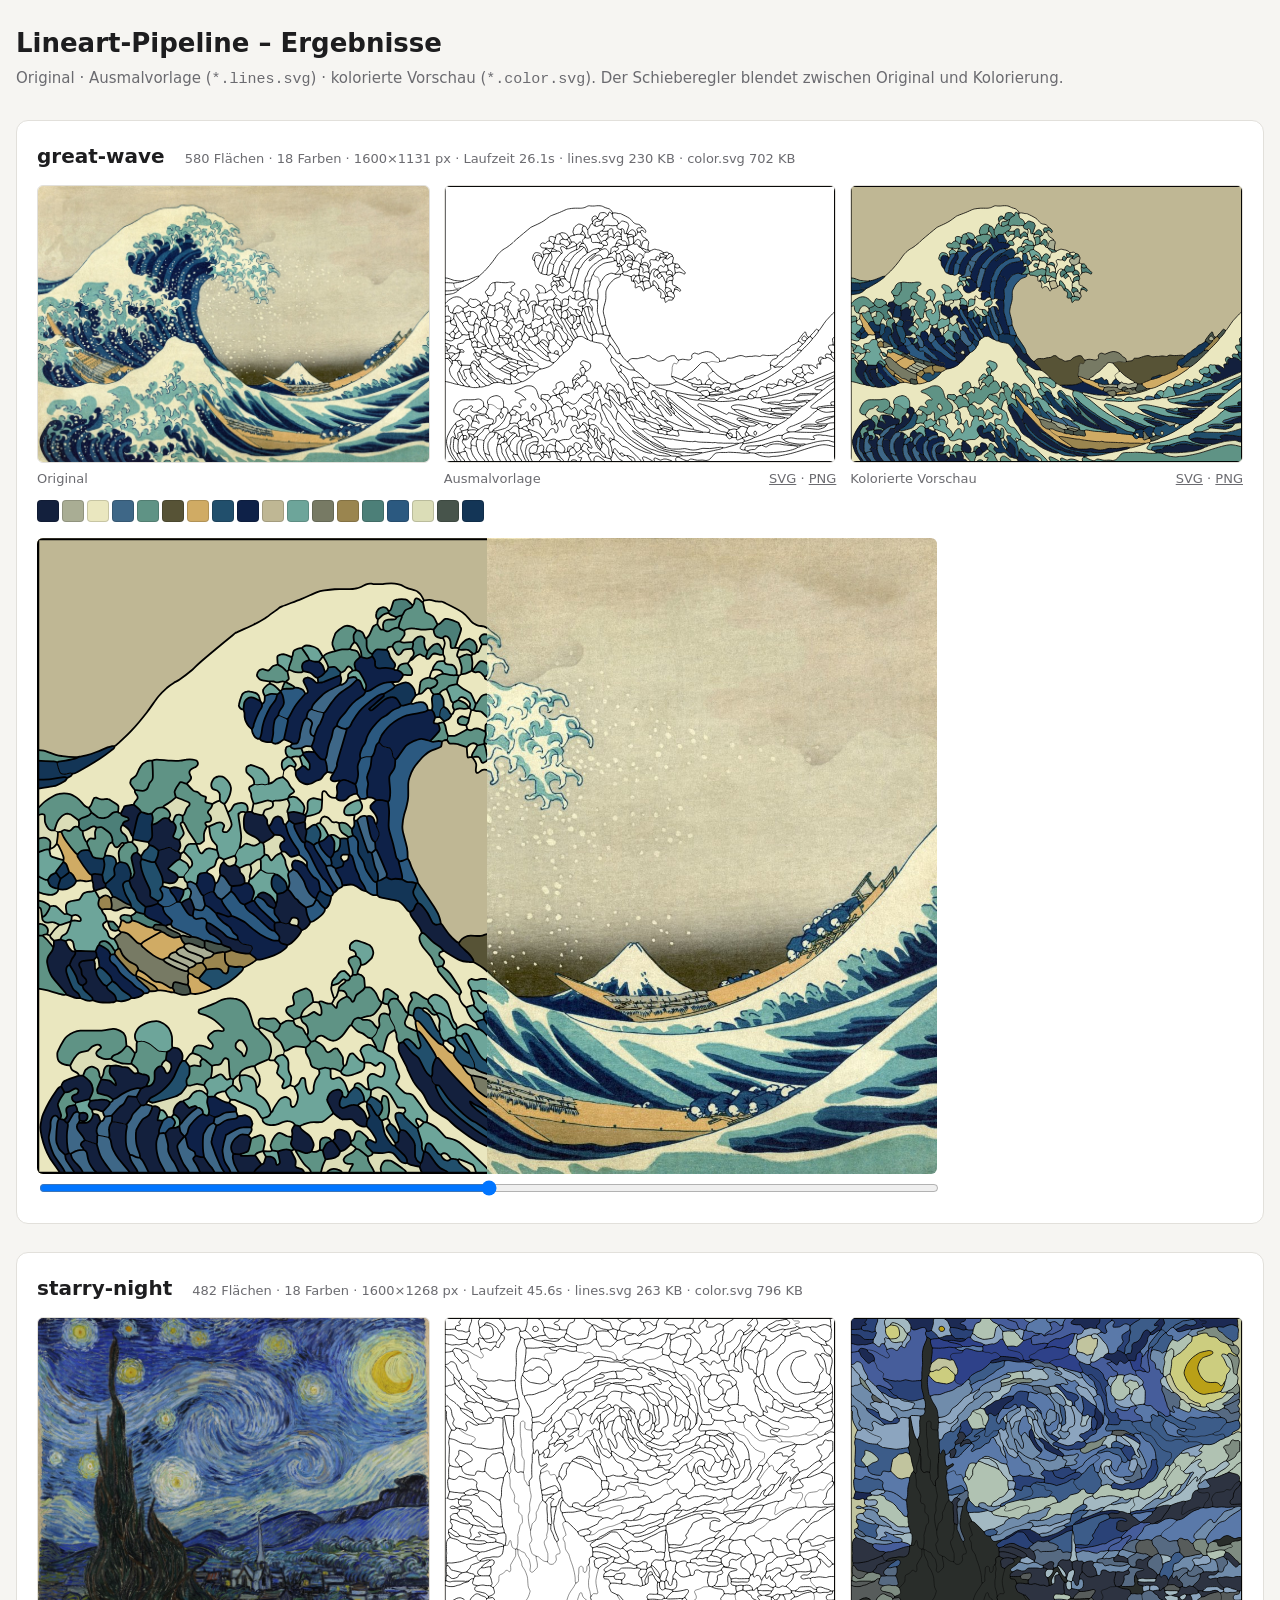
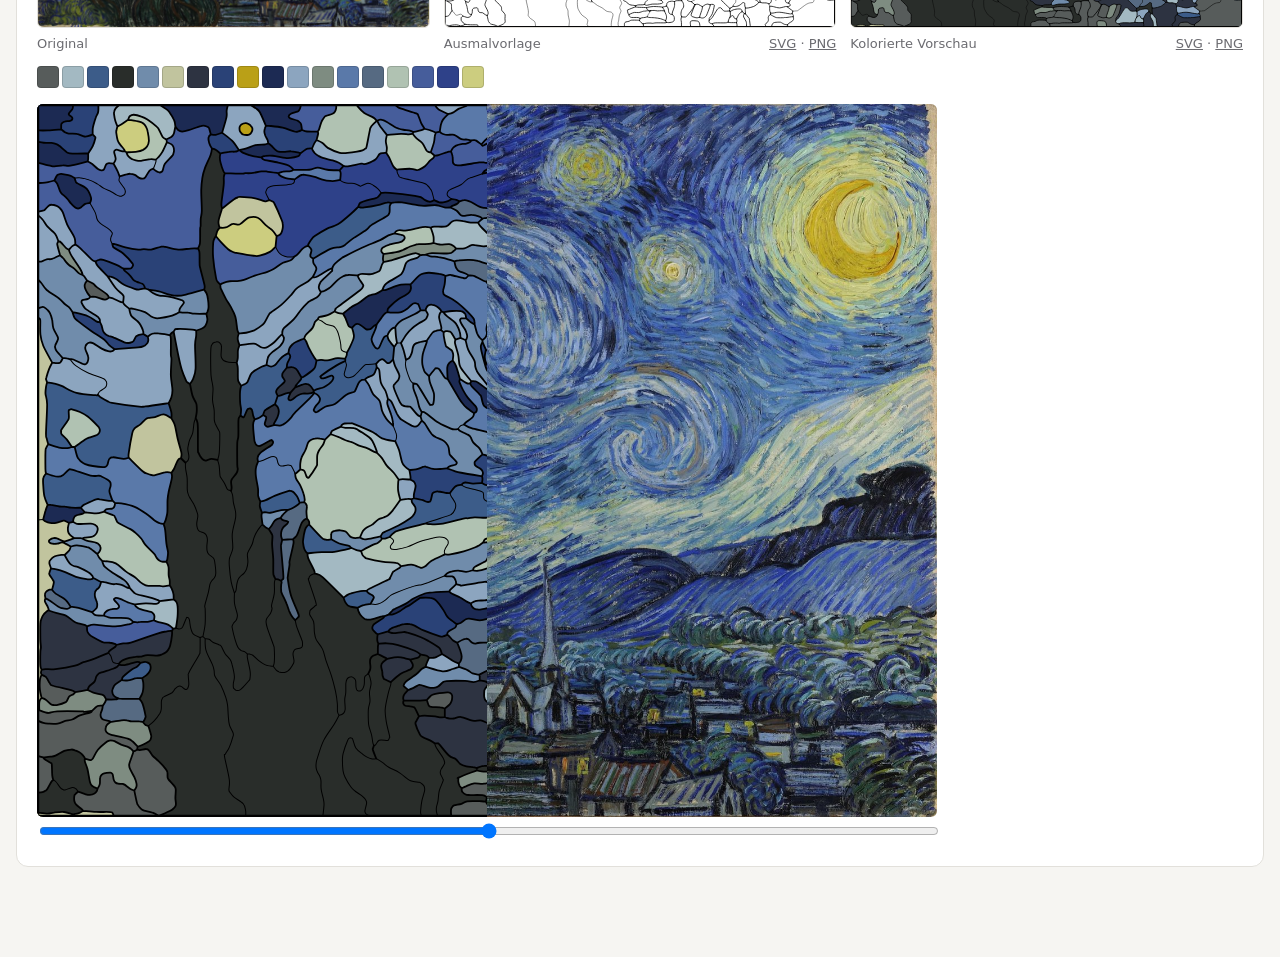
==== output/index.html @ 2b733306 "Add raster-to-coloring-book SVG pipeline with benchmark results - DexiNed (ONNX, fp32-folded) global" ====
<!doctype html><html lang="de"><head><meta charset="utf-8"><meta name="viewport" content="width=device-width,initial-scale=1"><title>Lineart Report</title><style>
:root{--bg:#f6f5f2;--fg:#1d1d1f;--muted:#6b6b70;--card:#fff;--line:#e2e0db}
@media (prefers-color-scheme:dark){:root{--bg:#141416;--fg:#ececef;--muted:#9a9aa2;--card:#1e1e22;--line:#2e2e34}}
*{box-sizing:border-box}
body{margin:0;background:var(--bg);color:var(--fg);font:15px/1.5 system-ui,-apple-system,Segoe UI,sans-serif}
main{max-width:1500px;margin:0 auto;padding:24px 16px 64px}
h1{font-size:26px;margin:0 0 4px}h2{font-size:20px;margin:0}
.sub{color:var(--muted);margin:0 0 28px}
section{background:var(--card);border:1px solid var(--line);border-radius:12px;padding:20px;margin-bottom:28px}
.head{display:flex;flex-wrap:wrap;gap:8px 20px;align-items:baseline;margin-bottom:14px}
.stats{color:var(--muted);font-size:13px}
.grid{display:grid;grid-template-columns:repeat(3,minmax(0,1fr));gap:14px}
@media (max-width:900px){.grid{grid-template-columns:1fr}}
figure{margin:0}
figure img{width:100%;height:auto;display:block;border:1px solid var(--line);border-radius:6px;background:#fff}
figcaption{font-size:13px;color:var(--muted);margin-top:6px;display:flex;justify-content:space-between;gap:8px}
figcaption a{color:inherit}
.swatches{display:flex;flex-wrap:wrap;gap:3px;margin-top:12px}
.swatches span{width:22px;height:22px;border-radius:4px;border:1px solid rgba(0,0,0,.15)}
.cmp{position:relative;margin-top:16px;max-width:900px}
.cmp img{width:100%;display:block;border-radius:6px}
.cmp .top{position:absolute;inset:0;clip-path:inset(0 50% 0 0)}
.cmp input{width:100%;margin-top:6px}
</style></head><body><main><h1>Lineart-Pipeline – Ergebnisse</h1><p class="sub">Original · Ausmalvorlage (<code>*.lines.svg</code>) · kolorierte Vorschau (<code>*.color.svg</code>). Der Schieberegler blendet zwischen Original und Kolorierung.</p><section><div class="head"><h2>great-wave</h2><span class="stats">580 Flächen · 18 Farben · 1600×1131 px · Laufzeit 26.1s · lines.svg 230 KB · color.svg 702 KB</span></div><div class="grid"><figure><img src="great-wave.original.jpg" alt="Original" loading="lazy"><figcaption><span>Original</span></figcaption></figure><figure><img src="great-wave.lines.svg" alt="Ausmalvorlage" loading="lazy"><figcaption><span>Ausmalvorlage</span><span><a href="great-wave.lines.svg">SVG</a> · <a href="great-wave.lines.png">PNG</a></span></figcaption></figure><figure><img src="great-wave.color.svg" alt="Kolorierte Vorschau" loading="lazy"><figcaption><span>Kolorierte Vorschau</span><span><a href="great-wave.color.svg">SVG</a> · <a href="great-wave.color.png">PNG</a></span></figcaption></figure></div><div class="swatches"><span style="background:#13203d" title="#13203d"></span><span style="background:#a9ad94" title="#a9ad94"></span><span style="background:#eae7bf" title="#eae7bf"></span><span style="background:#3e6787" title="#3e6787"></span><span style="background:#5f9385" title="#5f9385"></span><span style="background:#575336" title="#575336"></span><span style="background:#d0ab64" title="#d0ab64"></span><span style="background:#214f6c" title="#214f6c"></span><span style="background:#0e2148" title="#0e2148"></span><span style="background:#bfb794" title="#bfb794"></span><span style="background:#6da59a" title="#6da59a"></span><span style="background:#777a64" title="#777a64"></span><span style="background:#9a854f" title="#9a854f"></span><span style="background:#4c7f78" title="#4c7f78"></span><span style="background:#2b5980" title="#2b5980"></span><span style="background:#dbddb7" title="#dbddb7"></span><span style="background:#47544b" title="#47544b"></span><span style="background:#133556" title="#133556"></span></div><div class="cmp"><img src="great-wave.original.jpg" alt=""><img class="top" src="great-wave.color.svg" alt=""><input type="range" min="0" max="100" value="50" aria-label="Vergleich" oninput="this.previousElementSibling.style.clipPath='inset(0 '+(100-this.value)+'% 0 0)'"></div></section><section><div class="head"><h2>starry-night</h2><span class="stats">482 Flächen · 18 Farben · 1600×1268 px · Laufzeit 45.6s · lines.svg 263 KB · color.svg 796 KB</span></div><div class="grid"><figure><img src="starry-night.original.jpg" alt="Original" loading="lazy"><figcaption><span>Original</span></figcaption></figure><figure><img src="starry-night.lines.svg" alt="Ausmalvorlage" loading="lazy"><figcaption><span>Ausmalvorlage</span><span><a href="starry-night.lines.svg">SVG</a> · <a href="starry-night.lines.png">PNG</a></span></figcaption></figure><figure><img src="starry-night.color.svg" alt="Kolorierte Vorschau" loading="lazy"><figcaption><span>Kolorierte Vorschau</span><span><a href="starry-night.color.svg">SVG</a> · <a href="starry-night.color.png">PNG</a></span></figcaption></figure></div><div class="swatches"><span style="background:#575c5b" title="#575c5b"></span><span style="background:#a3b9c2" title="#a3b9c2"></span><span style="background:#3c5c89" title="#3c5c89"></span><span style="background:#292d2a" title="#292d2a"></span><span style="background:#708cab" title="#708cab"></span><span style="background:#c1c49e" title="#c1c49e"></span><span style="background:#2d3341" title="#2d3341"></span><span style="background:#2a4277" title="#2a4277"></span><span style="background:#baa017" title="#baa017"></span><span style="background:#1c2a53" title="#1c2a53"></span><span style="background:#8ca5bf" title="#8ca5bf"></span><span style="background:#7e8c81" title="#7e8c81"></span><span style="background:#5a79a9" title="#5a79a9"></span><span style="background:#566a82" title="#566a82"></span><span style="background:#b0c2b2" title="#b0c2b2"></span><span style="background:#465d9b" title="#465d9b"></span><span style="background:#2e4189" title="#2e4189"></span><span style="background:#cccd7f" title="#cccd7f"></span></div><div class="cmp"><img src="starry-night.original.jpg" alt=""><img class="top" src="starry-night.color.svg" alt=""><input type="range" min="0" max="100" value="50" aria-label="Vergleich" oninput="this.previousElementSibling.style.clipPath='inset(0 '+(100-this.value)+'% 0 0)'"></div></section></main></body></html>
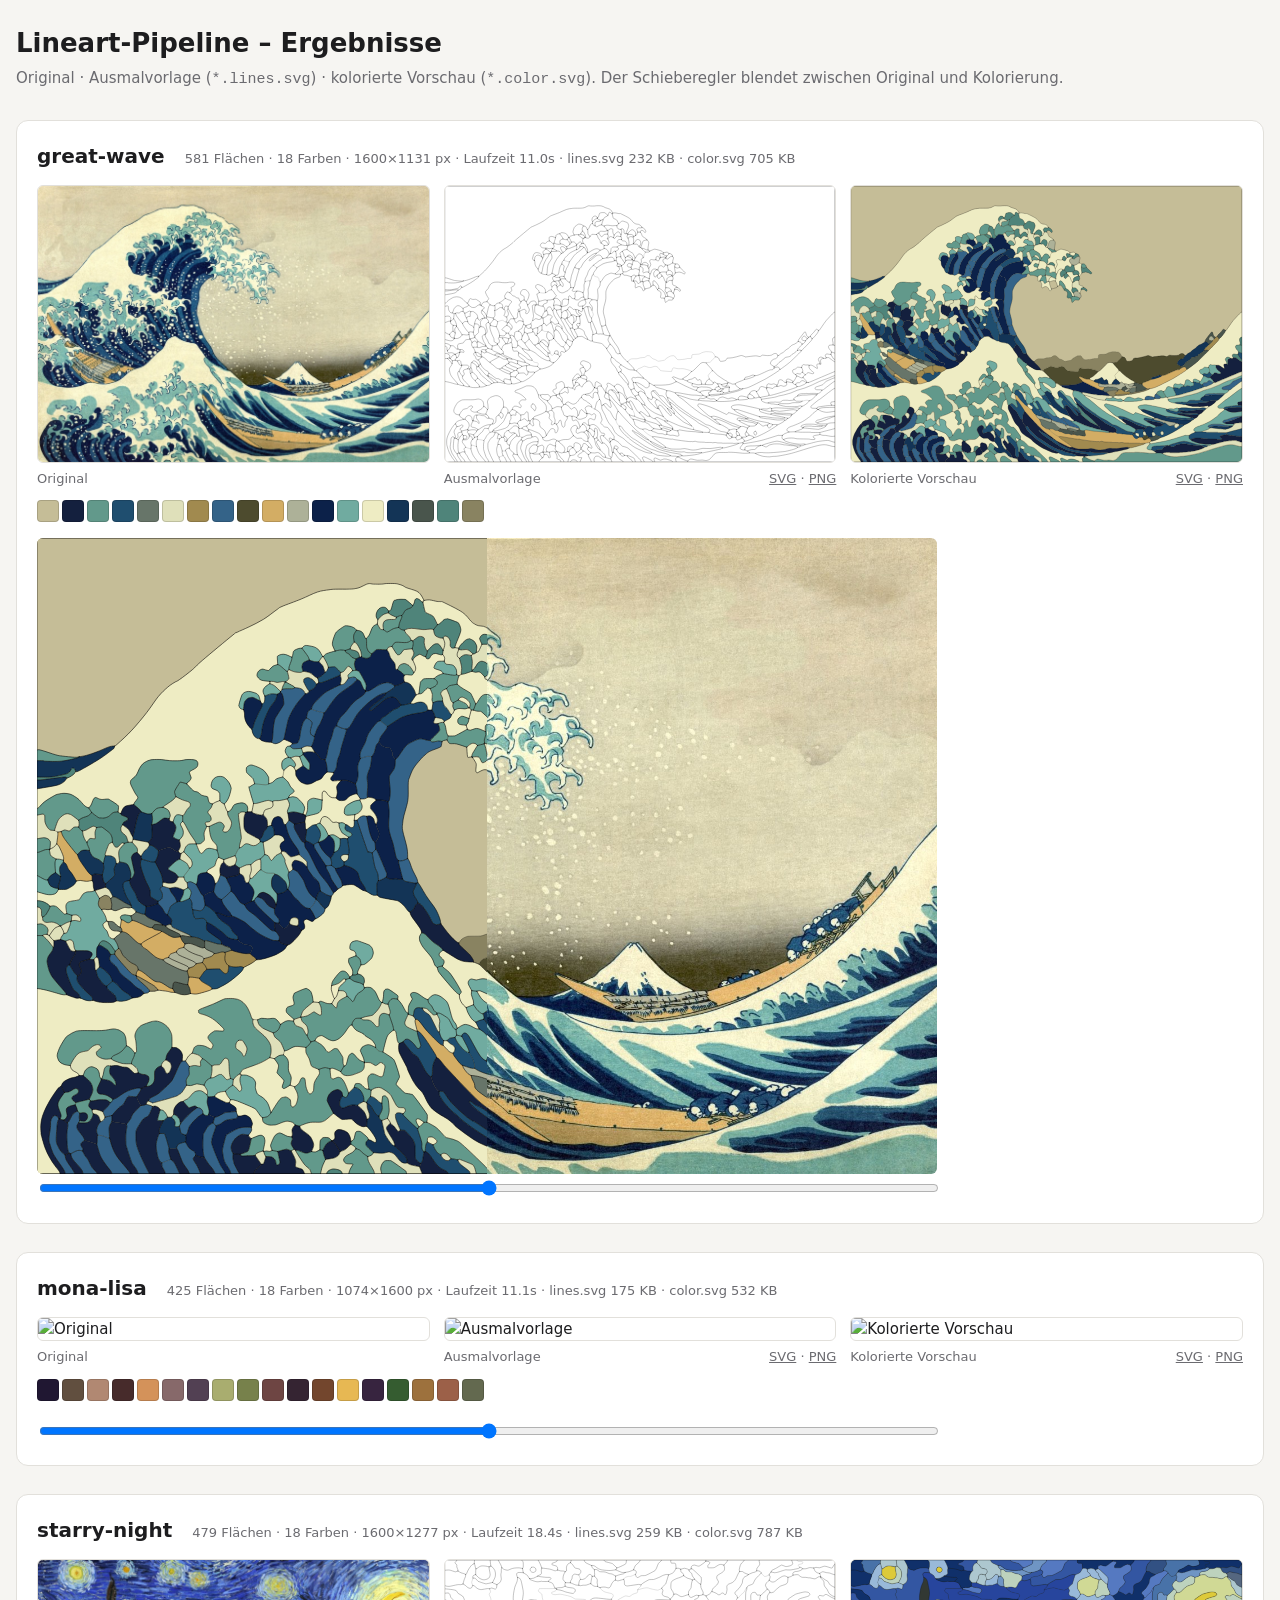
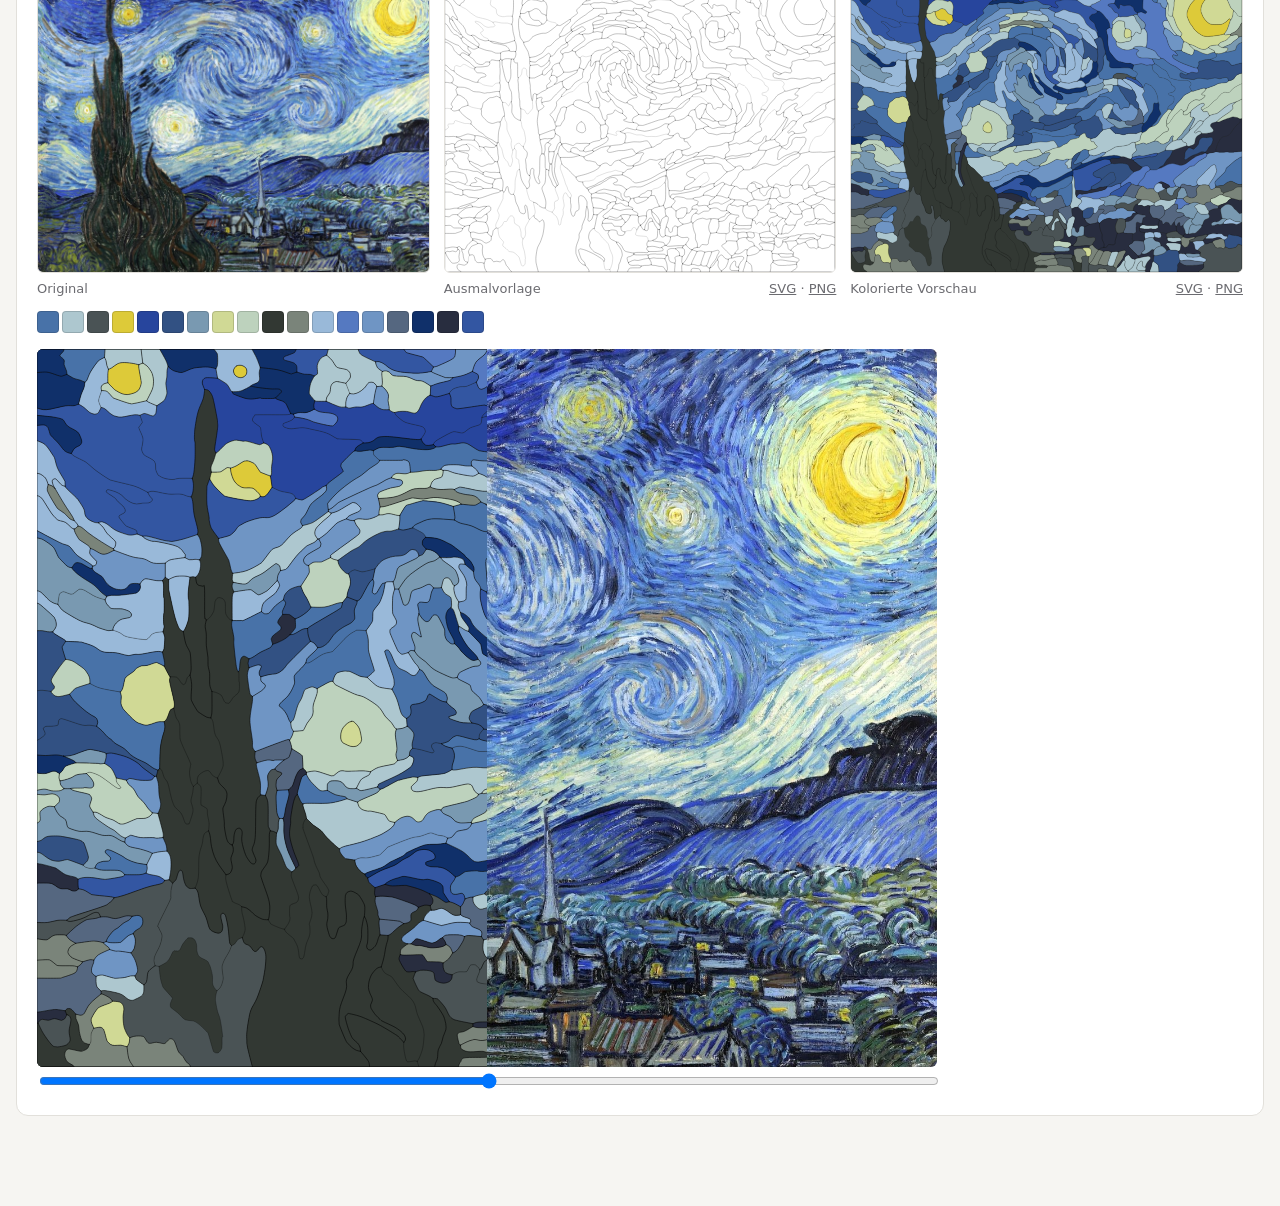
==== commit 715e553f: "Document preset defaults in CLI help/README, add variant sweep, refresh outputs" ====
--- a/output/index.html
+++ b/output/index.html
@@ -21,4 +21,4 @@
 .cmp img{width:100%;display:block;border-radius:6px}
 .cmp .top{position:absolute;inset:0;clip-path:inset(0 50% 0 0)}
 .cmp input{width:100%;margin-top:6px}
-</style></head><body><main><h1>Lineart-Pipeline – Ergebnisse</h1><p class="sub">Original · Ausmalvorlage (<code>*.lines.svg</code>) · kolorierte Vorschau (<code>*.color.svg</code>). Der Schieberegler blendet zwischen Original und Kolorierung.</p><section><div class="head"><h2>great-wave</h2><span class="stats">580 Flächen · 18 Farben · 1600×1131 px · Laufzeit 26.1s · lines.svg 230 KB · color.svg 702 KB</span></div><div class="grid"><figure><img src="great-wave.original.jpg" alt="Original" loading="lazy"><figcaption><span>Original</span></figcaption></figure><figure><img src="great-wave.lines.svg" alt="Ausmalvorlage" loading="lazy"><figcaption><span>Ausmalvorlage</span><span><a href="great-wave.lines.svg">SVG</a> · <a href="great-wave.lines.png">PNG</a></span></figcaption></figure><figure><img src="great-wave.color.svg" alt="Kolorierte Vorschau" loading="lazy"><figcaption><span>Kolorierte Vorschau</span><span><a href="great-wave.color.svg">SVG</a> · <a href="great-wave.color.png">PNG</a></span></figcaption></figure></div><div class="swatches"><span style="background:#13203d" title="#13203d"></span><span style="background:#a9ad94" title="#a9ad94"></span><span style="background:#eae7bf" title="#eae7bf"></span><span style="background:#3e6787" title="#3e6787"></span><span style="background:#5f9385" title="#5f9385"></span><span style="background:#575336" title="#575336"></span><span style="background:#d0ab64" title="#d0ab64"></span><span style="background:#214f6c" title="#214f6c"></span><span style="background:#0e2148" title="#0e2148"></span><span style="background:#bfb794" title="#bfb794"></span><span style="background:#6da59a" title="#6da59a"></span><span style="background:#777a64" title="#777a64"></span><span style="background:#9a854f" title="#9a854f"></span><span style="background:#4c7f78" title="#4c7f78"></span><span style="background:#2b5980" title="#2b5980"></span><span style="background:#dbddb7" title="#dbddb7"></span><span style="background:#47544b" title="#47544b"></span><span style="background:#133556" title="#133556"></span></div><div class="cmp"><img src="great-wave.original.jpg" alt=""><img class="top" src="great-wave.color.svg" alt=""><input type="range" min="0" max="100" value="50" aria-label="Vergleich" oninput="this.previousElementSibling.style.clipPath='inset(0 '+(100-this.value)+'% 0 0)'"></div></section><section><div class="head"><h2>starry-night</h2><span class="stats">482 Flächen · 18 Farben · 1600×1268 px · Laufzeit 45.6s · lines.svg 263 KB · color.svg 796 KB</span></div><div class="grid"><figure><img src="starry-night.original.jpg" alt="Original" loading="lazy"><figcaption><span>Original</span></figcaption></figure><figure><img src="starry-night.lines.svg" alt="Ausmalvorlage" loading="lazy"><figcaption><span>Ausmalvorlage</span><span><a href="starry-night.lines.svg">SVG</a> · <a href="starry-night.lines.png">PNG</a></span></figcaption></figure><figure><img src="starry-night.color.svg" alt="Kolorierte Vorschau" loading="lazy"><figcaption><span>Kolorierte Vorschau</span><span><a href="starry-night.color.svg">SVG</a> · <a href="starry-night.color.png">PNG</a></span></figcaption></figure></div><div class="swatches"><span style="background:#575c5b" title="#575c5b"></span><span style="background:#a3b9c2" title="#a3b9c2"></span><span style="background:#3c5c89" title="#3c5c89"></span><span style="background:#292d2a" title="#292d2a"></span><span style="background:#708cab" title="#708cab"></span><span style="background:#c1c49e" title="#c1c49e"></span><span style="background:#2d3341" title="#2d3341"></span><span style="background:#2a4277" title="#2a4277"></span><span style="background:#baa017" title="#baa017"></span><span style="background:#1c2a53" title="#1c2a53"></span><span style="background:#8ca5bf" title="#8ca5bf"></span><span style="background:#7e8c81" title="#7e8c81"></span><span style="background:#5a79a9" title="#5a79a9"></span><span style="background:#566a82" title="#566a82"></span><span style="background:#b0c2b2" title="#b0c2b2"></span><span style="background:#465d9b" title="#465d9b"></span><span style="background:#2e4189" title="#2e4189"></span><span style="background:#cccd7f" title="#cccd7f"></span></div><div class="cmp"><img src="starry-night.original.jpg" alt=""><img class="top" src="starry-night.color.svg" alt=""><input type="range" min="0" max="100" value="50" aria-label="Vergleich" oninput="this.previousElementSibling.style.clipPath='inset(0 '+(100-this.value)+'% 0 0)'"></div></section></main></body></html>
+</style></head><body><main><h1>Lineart-Pipeline – Ergebnisse</h1><p class="sub">Original · Ausmalvorlage (<code>*.lines.svg</code>) · kolorierte Vorschau (<code>*.color.svg</code>). Der Schieberegler blendet zwischen Original und Kolorierung.</p><section><div class="head"><h2>great-wave</h2><span class="stats">581 Flächen · 18 Farben · 1600×1131 px · Laufzeit 11.0s · lines.svg 232 KB · color.svg 705 KB</span></div><div class="grid"><figure><img src="great-wave.original.jpg" alt="Original" loading="lazy"><figcaption><span>Original</span></figcaption></figure><figure><img src="great-wave.lines.svg" alt="Ausmalvorlage" loading="lazy"><figcaption><span>Ausmalvorlage</span><span><a href="great-wave.lines.svg">SVG</a> · <a href="great-wave.lines.png">PNG</a></span></figcaption></figure><figure><img src="great-wave.color.svg" alt="Kolorierte Vorschau" loading="lazy"><figcaption><span>Kolorierte Vorschau</span><span><a href="great-wave.color.svg">SVG</a> · <a href="great-wave.color.png">PNG</a></span></figcaption></figure></div><div class="swatches"><span style="background:#c5bd97" title="#c5bd97"></span><span style="background:#14203e" title="#14203e"></span><span style="background:#62998b" title="#62998b"></span><span style="background:#1f4e6f" title="#1f4e6f"></span><span style="background:#677569" title="#677569"></span><span style="background:#dfe0ba" title="#dfe0ba"></span><span style="background:#a18a4f" title="#a18a4f"></span><span style="background:#346388" title="#346388"></span><span style="background:#4d4b2e" title="#4d4b2e"></span><span style="background:#d3ad64" title="#d3ad64"></span><span style="background:#adb198" title="#adb198"></span><span style="background:#0c2149" title="#0c2149"></span><span style="background:#70aba0" title="#70aba0"></span><span style="background:#eeecc3" title="#eeecc3"></span><span style="background:#133456" title="#133456"></span><span style="background:#49554c" title="#49554c"></span><span style="background:#4f847a" title="#4f847a"></span><span style="background:#898361" title="#898361"></span></div><div class="cmp"><img src="great-wave.original.jpg" alt=""><img class="top" src="great-wave.color.svg" alt=""><input type="range" min="0" max="100" value="50" aria-label="Vergleich" oninput="this.previousElementSibling.style.clipPath='inset(0 '+(100-this.value)+'% 0 0)'"></div></section><section><div class="head"><h2>mona-lisa</h2><span class="stats">425 Flächen · 18 Farben · 1074×1600 px · Laufzeit 11.1s · lines.svg 175 KB · color.svg 532 KB</span></div><div class="grid"><figure><img src="mona-lisa.original.jpg" alt="Original" loading="lazy"><figcaption><span>Original</span></figcaption></figure><figure><img src="mona-lisa.lines.svg" alt="Ausmalvorlage" loading="lazy"><figcaption><span>Ausmalvorlage</span><span><a href="mona-lisa.lines.svg">SVG</a> · <a href="mona-lisa.lines.png">PNG</a></span></figcaption></figure><figure><img src="mona-lisa.color.svg" alt="Kolorierte Vorschau" loading="lazy"><figcaption><span>Kolorierte Vorschau</span><span><a href="mona-lisa.color.svg">SVG</a> · <a href="mona-lisa.color.png">PNG</a></span></figcaption></figure></div><div class="swatches"><span style="background:#201732" title="#201732"></span><span style="background:#614f3f" title="#614f3f"></span><span style="background:#b18872" title="#b18872"></span><span style="background:#472b2b" title="#472b2b"></span><span style="background:#d4925a" title="#d4925a"></span><span style="background:#87696a" title="#87696a"></span><span style="background:#524053" title="#524053"></span><span style="background:#a9ad6f" title="#a9ad6f"></span><span style="background:#77814b" title="#77814b"></span><span style="background:#6e4543" title="#6e4543"></span><span style="background:#352432" title="#352432"></span><span style="background:#73462d" title="#73462d"></span><span style="background:#e7b853" title="#e7b853"></span><span style="background:#37243f" title="#37243f"></span><span style="background:#355c30" title="#355c30"></span><span style="background:#9d713d" title="#9d713d"></span><span style="background:#9c6048" title="#9c6048"></span><span style="background:#63694f" title="#63694f"></span></div><div class="cmp"><img src="mona-lisa.original.jpg" alt=""><img class="top" src="mona-lisa.color.svg" alt=""><input type="range" min="0" max="100" value="50" aria-label="Vergleich" oninput="this.previousElementSibling.style.clipPath='inset(0 '+(100-this.value)+'% 0 0)'"></div></section><section><div class="head"><h2>starry-night</h2><span class="stats">479 Flächen · 18 Farben · 1600×1277 px · Laufzeit 18.4s · lines.svg 259 KB · color.svg 787 KB</span></div><div class="grid"><figure><img src="starry-night.original.jpg" alt="Original" loading="lazy"><figcaption><span>Original</span></figcaption></figure><figure><img src="starry-night.lines.svg" alt="Ausmalvorlage" loading="lazy"><figcaption><span>Ausmalvorlage</span><span><a href="starry-night.lines.svg">SVG</a> · <a href="starry-night.lines.png">PNG</a></span></figcaption></figure><figure><img src="starry-night.color.svg" alt="Kolorierte Vorschau" loading="lazy"><figcaption><span>Kolorierte Vorschau</span><span><a href="starry-night.color.svg">SVG</a> · <a href="starry-night.color.png">PNG</a></span></figcaption></figure></div><div class="swatches"><span style="background:#4872a8" title="#4872a8"></span><span style="background:#adc7cf" title="#adc7cf"></span><span style="background:#4a5355" title="#4a5355"></span><span style="background:#ddca39" title="#ddca39"></span><span style="background:#27459d" title="#27459d"></span><span style="background:#325183" title="#325183"></span><span style="background:#7999b1" title="#7999b1"></span><span style="background:#d0d995" title="#d0d995"></span><span style="background:#bdd2bd" title="#bdd2bd"></span><span style="background:#323833" title="#323833"></span><span style="background:#7a847a" title="#7a847a"></span><span style="background:#99b9d9" title="#99b9d9"></span><span style="background:#5579c1" title="#5579c1"></span><span style="background:#6f95c4" title="#6f95c4"></span><span style="background:#556780" title="#556780"></span><span style="background:#10306a" title="#10306a"></span><span style="background:#282d3f" title="#282d3f"></span><span style="background:#3356a2" title="#3356a2"></span></div><div class="cmp"><img src="starry-night.original.jpg" alt=""><img class="top" src="starry-night.color.svg" alt=""><input type="range" min="0" max="100" value="50" aria-label="Vergleich" oninput="this.previousElementSibling.style.clipPath='inset(0 '+(100-this.value)+'% 0 0)'"></div></section></main></body></html>
